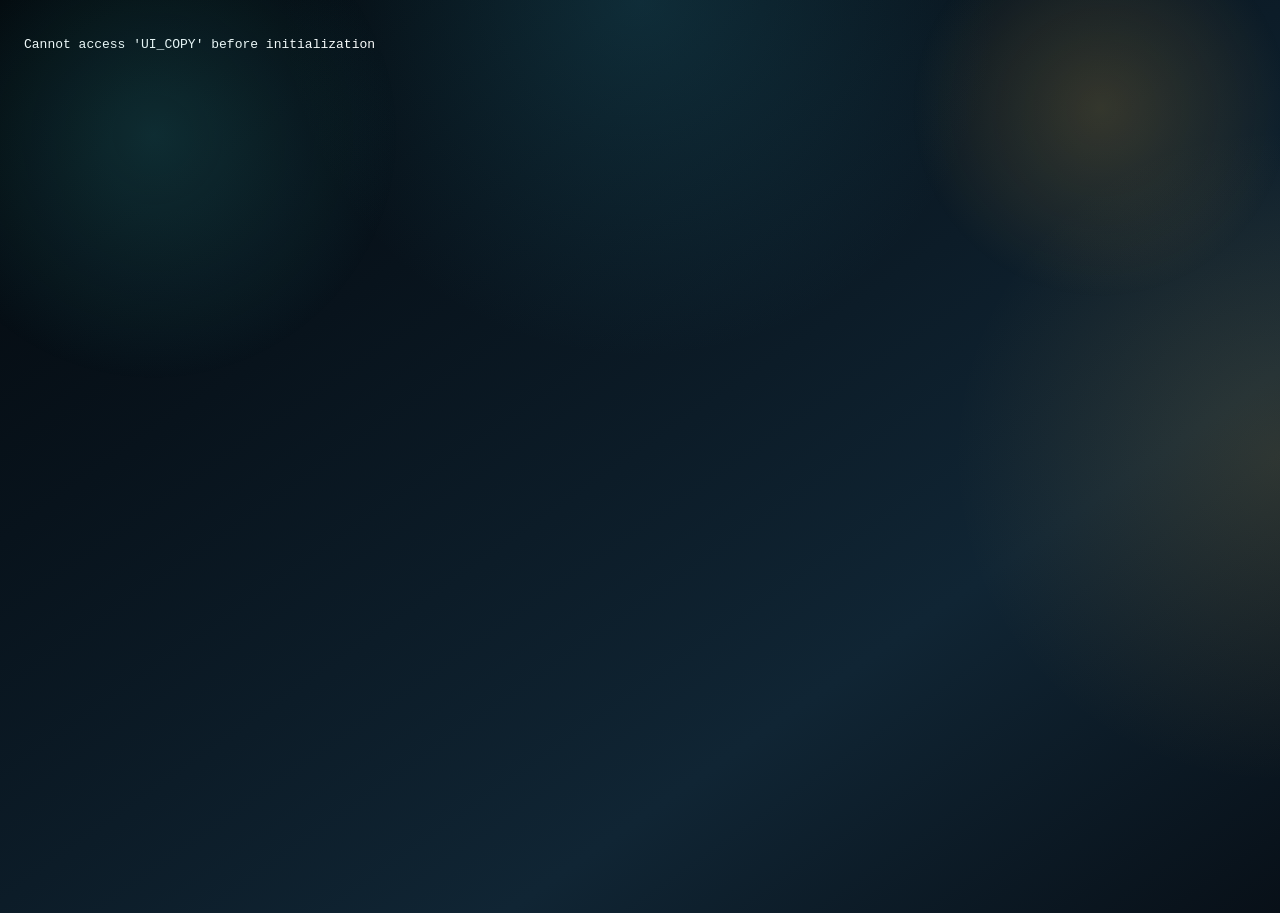
==== english.html @ 2e8c09d3 "Add homepage and Telugu reader" ====
<!doctype html>
<html lang="en">
  <head>
    <meta charset="UTF-8" />
    <meta name="viewport" content="width=device-width, initial-scale=1.0" />
    <title>Bhagavad Gita Reader</title>
    <link rel="stylesheet" href="styles.css" />
  </head>
  <body class="reader-body" data-language="en">
    <div class="page-shell">
      <aside class="sidebar" id="sidebar"></aside>

      <main class="main-panel">
        <section class="top-strip">
          <a class="secondary-link" href="index.html">Home</a>
          <a class="secondary-link" href="telugu.html">తెలుగు</a>
        </section>

        <section class="hero">
          <div class="hero-copy">
            <p class="eyebrow">Srimad Bhagavad Gita</p>
            <h1 id="chapterTitle">Loading...</h1>
            <p class="chapter-summary" id="chapterSummary"></p>
            <div class="chapter-meta" id="chapterMeta"></div>
          </div>
          <div class="hero-art">
            <img id="chapterImage" alt="Bhagavad Gita chapter artwork" />
          </div>
        </section>

        <section class="control-bar">
          <div class="verse-rail" id="verseNav"></div>
          <div class="chapter-rail" id="chapterNav"></div>
        </section>

        <section class="player-card">
          <div class="section-head">
            <div>
              <p class="eyebrow" id="audioEyebrow">Chapter Recitation</p>
              <h2 id="audioTitle">Audio</h2>
            </div>
            <button class="secondary-link button-link" id="ambienceToggle" type="button">
              Ambience Off
            </button>
          </div>
          <audio class="native-audio" id="chapterAudio" controls preload="metadata"></audio>
          <audio id="ambienceAudio" preload="metadata" loop src="assets/bg-full.mp3"></audio>
        </section>

        <article class="shloka-card">
          <div class="verse-header">
            <p class="eyebrow" id="verseLocation">Verse</p>
            <div class="jump-actions">
              <button id="prevVerse" type="button">Prev</button>
              <button id="nextVerse" type="button">Next</button>
            </div>
          </div>

          <div class="shloka-text" id="verseText"></div>
          <div class="transliteration" id="transliteration"></div>
          <div class="meaning-block">
            <h3 id="meaningHeading">Meaning</h3>
            <p id="verseMeaning"></p>
          </div>
          <details class="word-meanings">
            <summary id="wordMeaningLabel">Word-by-word meaning</summary>
            <p id="wordMeanings"></p>
          </details>
        </article>

        <section class="jump-grid-wrap">
          <div class="section-head">
            <div>
              <p class="eyebrow" id="jumpEyebrow">Jump To Any Shloka</p>
              <h2 id="jumpHeading">Verse Navigator</h2>
            </div>
            <p id="jumpLabel"></p>
          </div>
          <div class="jump-grid" id="jumpGrid"></div>
        </section>
      </main>
    </div>

    <script src="app.js"></script>
  </body>
</html>
---- styles.css ----
:root {
  --bg: #09131b;
  --surface: rgba(10, 19, 27, 0.78);
  --surface-soft: rgba(255, 248, 231, 0.07);
  --text: #f7efdc;
  --muted: #ddcba8;
  --accent: #efb347;
  --accent-deep: #d57e1f;
  --peacock: #1aa1a3;
  --border: rgba(255, 226, 177, 0.2);
  --shadow: 0 24px 64px rgba(0, 0, 0, 0.35);
}

* {
  box-sizing: border-box;
}

body {
  margin: 0;
  min-height: 100vh;
  color: var(--text);
  font-family: "Georgia", "Palatino Linotype", serif;
  background:
    radial-gradient(circle at top, rgba(40, 133, 155, 0.24), transparent 32%),
    radial-gradient(circle at right, rgba(239, 179, 71, 0.14), transparent 24%),
    linear-gradient(145deg, #03070b, #08131c 30%, #102534 70%, #081018);
}

body::before {
  content: "";
  position: fixed;
  inset: 0;
  pointer-events: none;
  background:
    radial-gradient(circle at 12% 15%, rgba(51, 176, 178, 0.2), transparent 18%),
    radial-gradient(circle at 86% 12%, rgba(239, 179, 71, 0.18), transparent 14%);
}

a,
button {
  font: inherit;
}

.landing-shell,
.main-panel {
  position: relative;
  z-index: 1;
}

.landing-shell {
  max-width: 1220px;
  margin: 0 auto;
  padding: 1.2rem;
}

.landing-hero,
.landing-card,
.hero,
.control-bar,
.player-card,
.shloka-card,
.jump-grid-wrap,
.sidebar {
  border: 1px solid var(--border);
  background: var(--surface);
  backdrop-filter: blur(16px);
  box-shadow: var(--shadow);
}

.landing-hero,
.hero {
  display: grid;
  grid-template-columns: minmax(0, 1.1fr) minmax(280px, 0.9fr);
  gap: 1.2rem;
  border-radius: 32px;
  overflow: hidden;
  padding: 1.3rem;
}

.landing-copy,
.hero-copy {
  align-self: center;
}

.landing-hero h1,
.hero h1 {
  margin: 0;
  line-height: 1.08;
  font-size: clamp(2.1rem, 4vw, 4rem);
}

.eyebrow {
  margin: 0 0 0.45rem;
  text-transform: uppercase;
  letter-spacing: 0.16em;
  font-size: 0.72rem;
  color: var(--accent);
}

.lead,
.chapter-summary,
.landing-card p,
.sidebar-subtitle,
.meaning-block p,
.word-meanings p {
  color: var(--muted);
  line-height: 1.7;
}

.landing-actions,
.top-strip,
.chapter-meta,
.preview-pills,
.verse-rail,
.chapter-rail,
.jump-actions {
  display: flex;
  flex-wrap: wrap;
  gap: 0.7rem;
}

.landing-actions,
.chapter-meta {
  margin-top: 1rem;
}

.primary-link,
.secondary-link,
.chapter-chip,
.rail-link,
.jump-link,
.chapter-button,
.jump-actions button {
  border-radius: 999px;
  text-decoration: none;
}

.primary-link,
.secondary-link,
.jump-actions button,
.chapter-button {
  padding: 0.72rem 1rem;
}

.primary-link {
  color: #15110a;
  background: linear-gradient(180deg, #f5c35f, #df8c2f);
}

.secondary-link,
.jump-actions button,
.chapter-button,
.rail-link,
.jump-link,
.chapter-chip {
  color: var(--text);
  border: 1px solid rgba(239, 179, 71, 0.24);
  background: rgba(255, 255, 255, 0.04);
}

.button-link {
  cursor: pointer;
}

.landing-art,
.hero-art {
  min-height: 320px;
  position: relative;
}

.landing-art img,
.hero-art img {
  width: 100%;
  height: 100%;
  object-fit: cover;
  border-radius: 26px;
}

.landing-card,
.control-bar,
.player-card,
.shloka-card,
.jump-grid-wrap {
  margin-top: 1rem;
  border-radius: 28px;
  padding: 1rem 1.15rem;
}

.summary-grid {
  display: grid;
  grid-template-columns: repeat(2, minmax(0, 1fr));
  gap: 1rem;
  margin-top: 1rem;
}

.preview-pills span,
.chapter-meta span {
  padding: 0.55rem 0.85rem;
  border-radius: 999px;
  border: 1px solid rgba(239, 179, 71, 0.24);
  background: rgba(255, 255, 255, 0.04);
}

.native-audio {
  width: 100%;
  margin-top: 0.9rem;
}

.page-shell {
  display: grid;
  grid-template-columns: 310px minmax(0, 1fr);
  min-height: 100vh;
}

.sidebar {
  position: sticky;
  top: 0;
  height: 100vh;
  overflow: auto;
  padding: 1.3rem 1rem 2rem;
  background: linear-gradient(180deg, rgba(6, 11, 17, 0.96), rgba(9, 20, 29, 0.88));
}

.sidebar::before {
  content: "";
  display: block;
  height: 136px;
  margin-bottom: 1rem;
  border-radius: 24px;
  background:
    radial-gradient(circle at 50% 50%, rgba(239, 179, 71, 0.28), transparent 48%),
    radial-gradient(circle at 50% 50%, rgba(26, 161, 163, 0.34) 0 18%, transparent 18%),
    radial-gradient(circle at 50% 50%, rgba(18, 77, 111, 0.64) 18% 30%, transparent 30%),
    radial-gradient(circle at 50% 50%, rgba(239, 179, 71, 0.82) 30% 34%, transparent 34%);
}

.sidebar-title {
  margin: 0;
  font-size: 1.7rem;
}

.chapter-list {
  display: grid;
  gap: 0.75rem;
  margin-top: 1.2rem;
}

.chapter-button {
  width: 100%;
  text-align: left;
  cursor: pointer;
}

.chapter-button strong,
.chapter-button span {
  display: block;
}

.chapter-button span {
  margin-top: 0.2rem;
  color: var(--muted);
}

.chapter-button.active,
.chapter-button:hover,
.rail-link.active,
.jump-link.active {
  background: linear-gradient(135deg, rgba(26, 161, 163, 0.22), rgba(239, 179, 71, 0.18));
  border-color: rgba(239, 179, 71, 0.58);
}

.main-panel {
  padding: 1.2rem;
}

.top-strip {
  margin-bottom: 1rem;
}

.section-head,
.verse-header {
  display: flex;
  justify-content: space-between;
  gap: 1rem;
  align-items: center;
}

.verse-header {
  margin-bottom: 1rem;
}

.chapter-summary {
  margin-top: 0.8rem;
}

.chapter-rail {
  margin-top: 0.8rem;
}

.shloka-text {
  font-size: clamp(1.38rem, 2vw, 2rem);
  line-height: 1.9;
  padding: 1.1rem 1.2rem;
  border-radius: 22px;
  background: linear-gradient(180deg, rgba(255, 255, 255, 0.06), rgba(255, 255, 255, 0.03));
}

.transliteration {
  margin-top: 1rem;
  font-size: 1.03rem;
  color: #f4daaa;
  line-height: 1.7;
}

.meaning-block h3 {
  margin-bottom: 0.4rem;
}

.word-meanings {
  margin-top: 1rem;
  padding-top: 1rem;
  border-top: 1px solid var(--border);
}

.word-meanings summary {
  cursor: pointer;
  color: var(--accent);
}

.jump-grid {
  display: grid;
  grid-template-columns: repeat(auto-fill, minmax(54px, 1fr));
  gap: 0.55rem;
  margin-top: 1rem;
}

.jump-link {
  display: inline-flex;
  align-items: center;
  justify-content: center;
  min-height: 46px;
}

@media (max-width: 1080px) {
  .page-shell {
    grid-template-columns: 1fr;
  }

  .sidebar {
    position: relative;
    height: auto;
  }
}

@media (max-width: 820px) {
  .landing-hero,
  .hero,
  .summary-grid {
    grid-template-columns: 1fr;
  }

  .main-panel,
  .landing-shell {
    padding: 0.9rem;
  }

  .section-head,
  .verse-header {
    flex-direction: column;
    align-items: flex-start;
  }

  .landing-art,
  .hero-art {
    min-height: 250px;
  }
}
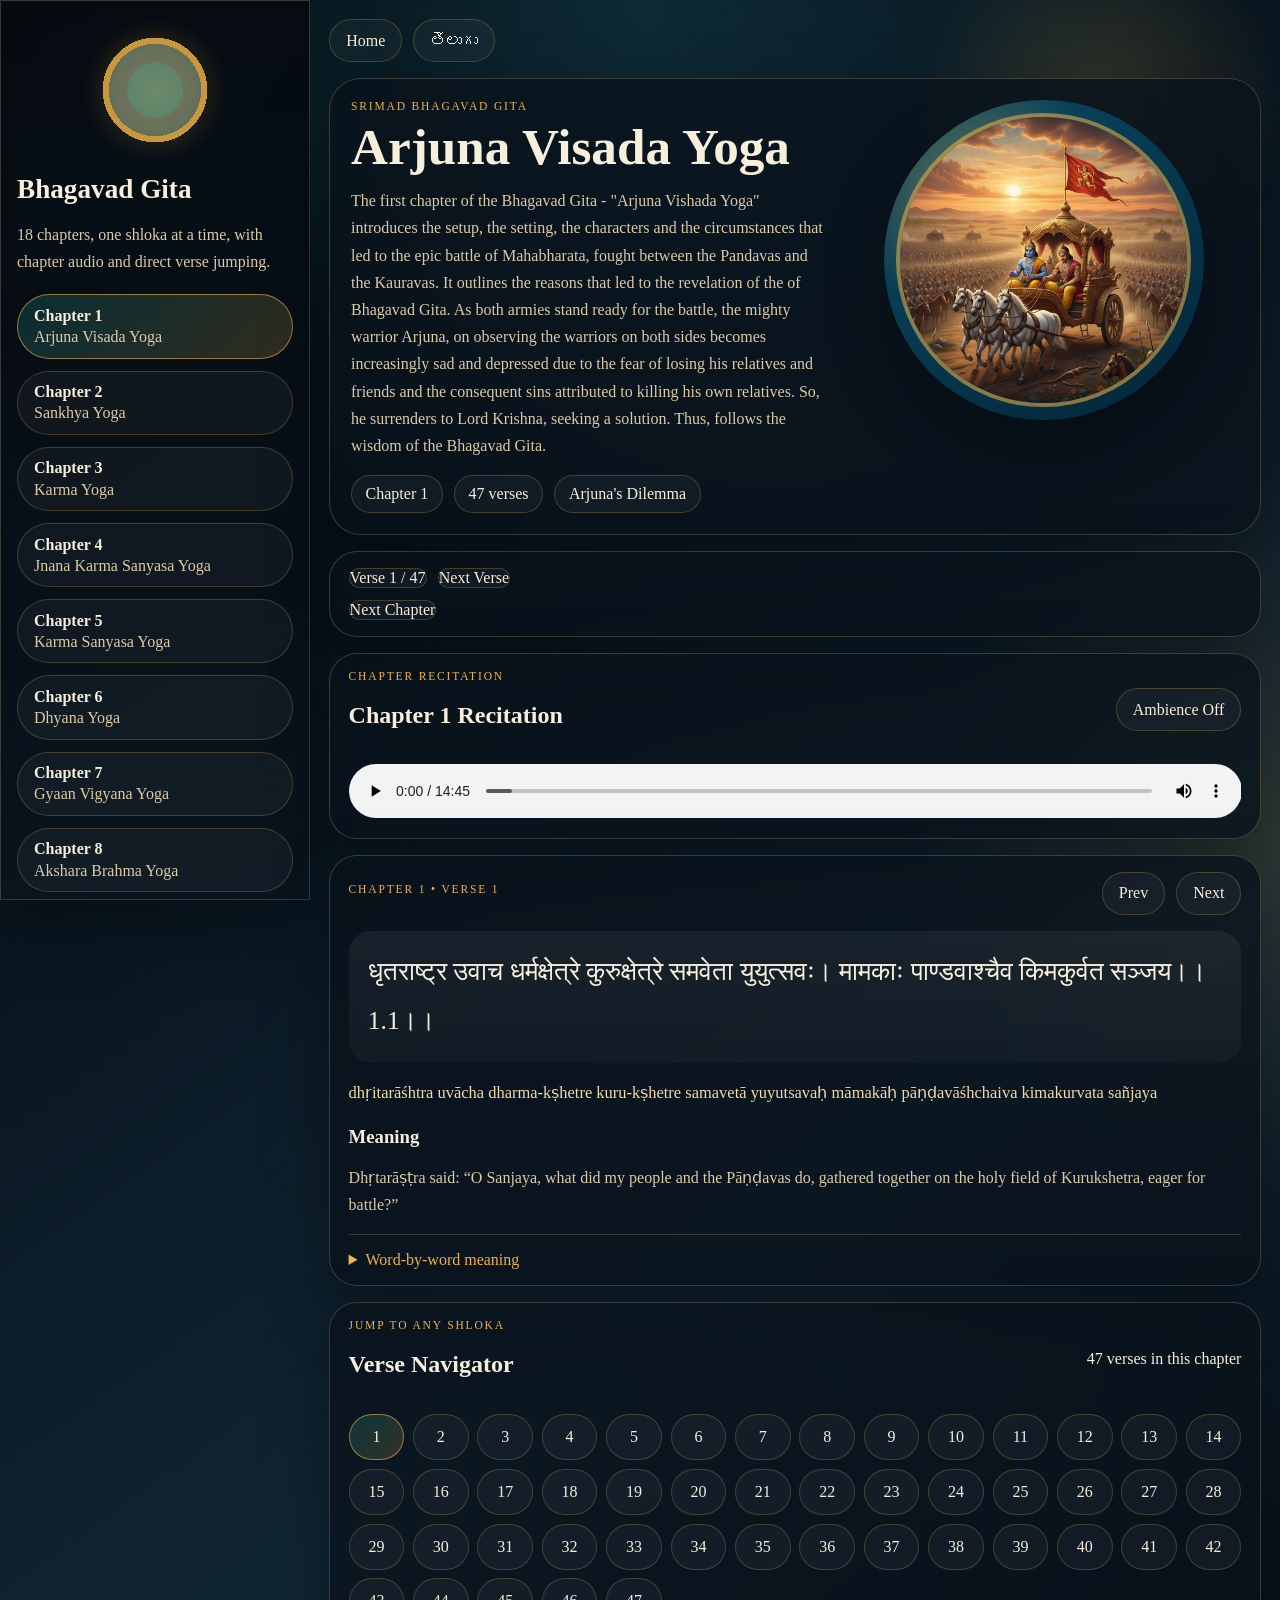
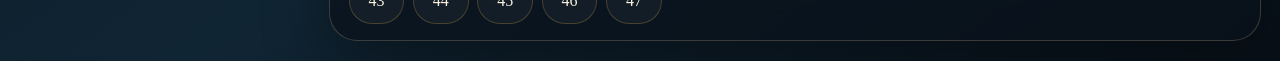
==== commit 1726eea7: "Update reader header artwork" ====
--- a/english.html
+++ b/english.html
@@ -23,8 +23,12 @@
             <p class="chapter-summary" id="chapterSummary"></p>
             <div class="chapter-meta" id="chapterMeta"></div>
           </div>
-          <div class="hero-art">
-            <img id="chapterImage" alt="Bhagavad Gita chapter artwork" />
+          <div class="hero-art hero-art-circle">
+            <img
+              id="chapterImage"
+              src="assets/images/bg01.jpg"
+              alt="Lord Krishna and Arjuna on the chariot"
+            />
           </div>
         </section>
 
--- a/styles.css
+++ b/styles.css
@@ -176,6 +176,26 @@
   border-radius: 26px;
 }
 
+.hero-art-circle {
+  min-height: 0;
+  width: min(320px, 74vw);
+  aspect-ratio: 1;
+  margin-inline: auto;
+  padding: 0.8rem;
+  border-radius: 999px;
+  background:
+    radial-gradient(circle at 30% 30%, rgba(239, 179, 71, 0.42), transparent 40%),
+    linear-gradient(145deg, rgba(9, 78, 103, 0.96), rgba(4, 38, 59, 0.96));
+  box-shadow: 0 28px 60px rgba(0, 0, 0, 0.28);
+}
+
+.hero-art-circle img {
+  border-radius: 999px;
+  object-position: center top;
+  border: 4px solid rgba(239, 179, 71, 0.56);
+  box-shadow: inset 0 0 0 1px rgba(255, 255, 255, 0.12);
+}
+
 .landing-card,
 .control-bar,
 .player-card,
@@ -374,4 +394,8 @@
   .hero-art {
     min-height: 250px;
   }
-}
+
+  .hero-art-circle {
+    width: min(280px, 72vw);
+  }
+}
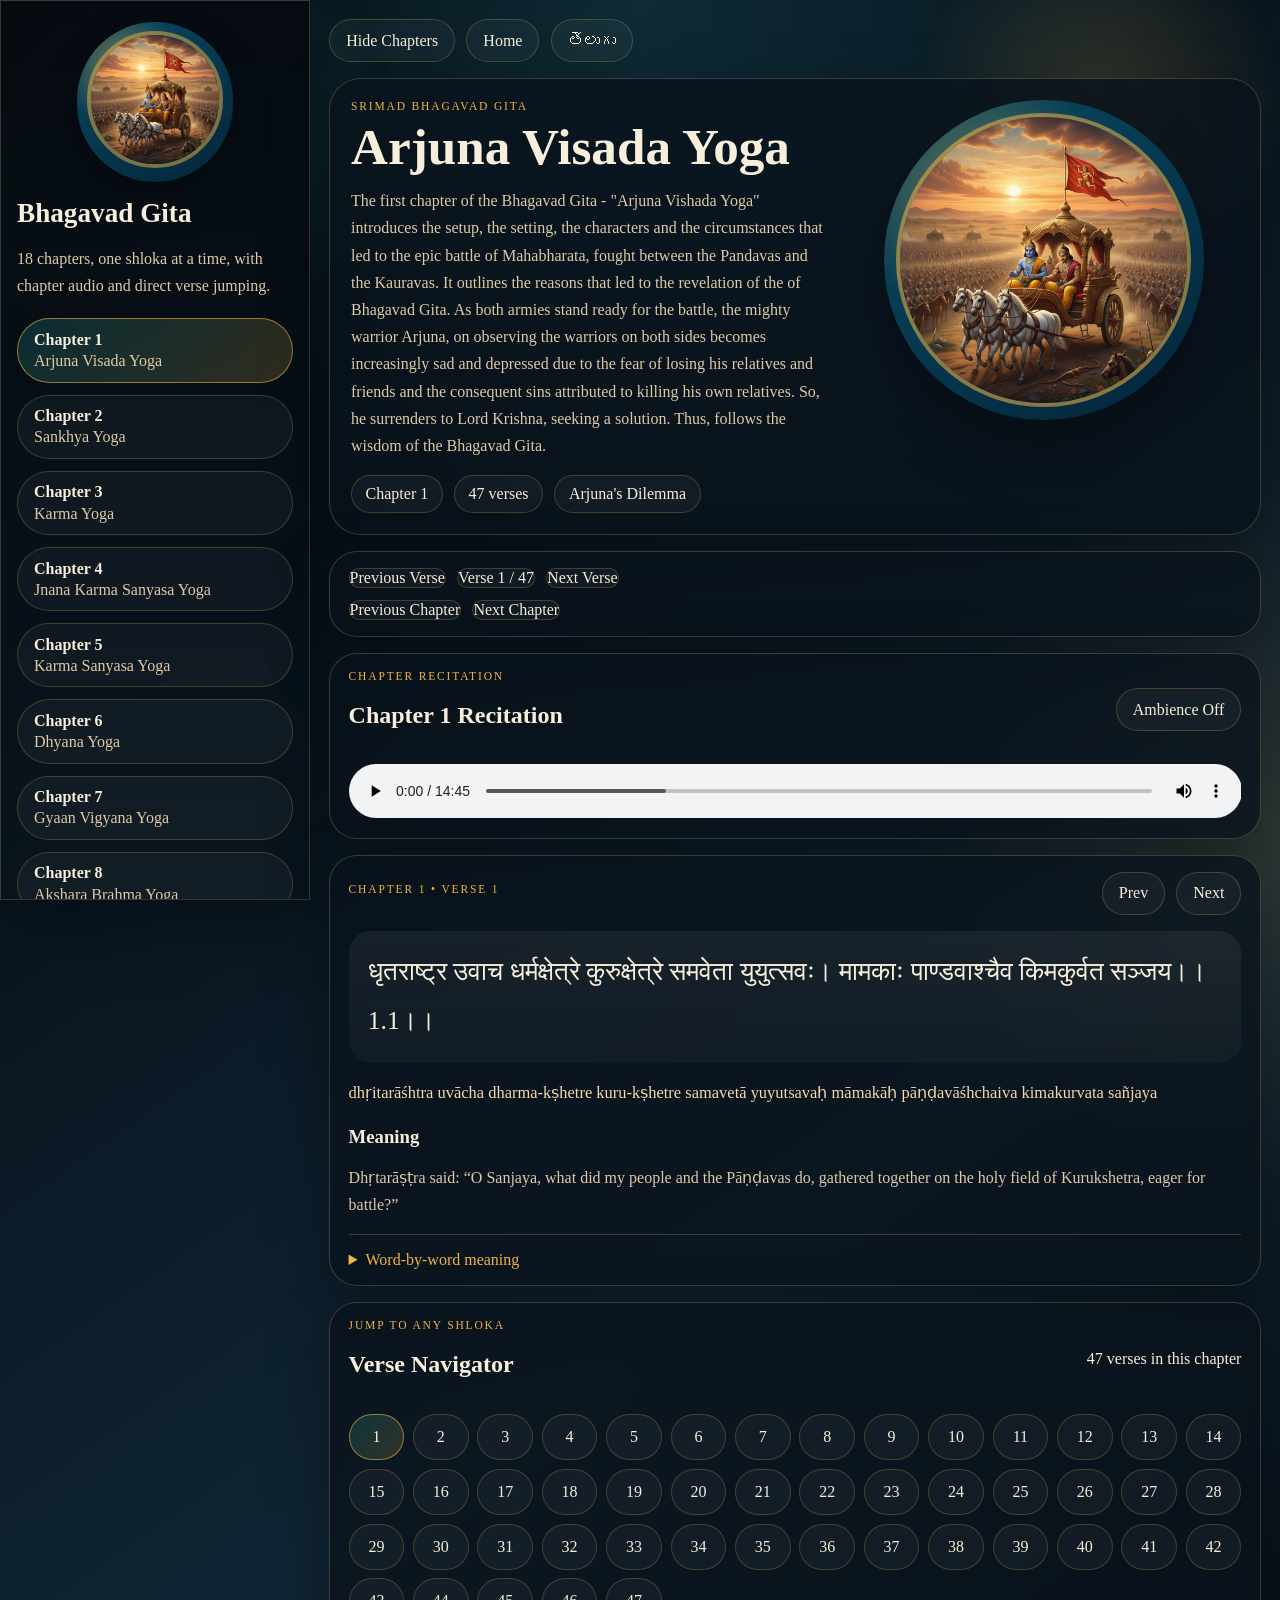
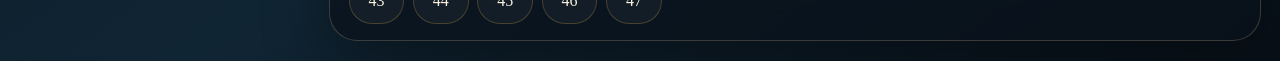
==== commit c780c888: "Improve reader navigation UX" ====
--- a/english.html
+++ b/english.html
@@ -12,6 +12,9 @@
 
       <main class="main-panel">
         <section class="top-strip">
+          <button class="secondary-link button-link" id="sidebarToggle" type="button">
+            Chapters
+          </button>
           <a class="secondary-link" href="index.html">Home</a>
           <a class="secondary-link" href="telugu.html">తెలుగు</a>
         </section>
@@ -83,6 +86,13 @@
           <div class="jump-grid" id="jumpGrid"></div>
         </section>
       </main>
+
+      <button class="edge-pager edge-pager-left" id="edgePrev" type="button" aria-label="Previous shloka">
+        <span>‹</span>
+      </button>
+      <button class="edge-pager edge-pager-right" id="edgeNext" type="button" aria-label="Next shloka">
+        <span>›</span>
+      </button>
     </div>
 
     <script src="app.js"></script>
--- a/styles.css
+++ b/styles.css
@@ -230,6 +230,11 @@
   display: grid;
   grid-template-columns: 310px minmax(0, 1fr);
   min-height: 100vh;
+  position: relative;
+}
+
+.page-shell.sidebar-collapsed {
+  grid-template-columns: 0 minmax(0, 1fr);
 }
 
 .sidebar {
@@ -239,19 +244,41 @@
   overflow: auto;
   padding: 1.3rem 1rem 2rem;
   background: linear-gradient(180deg, rgba(6, 11, 17, 0.96), rgba(9, 20, 29, 0.88));
-}
-
-.sidebar::before {
-  content: "";
-  display: block;
-  height: 136px;
+  transition: opacity 180ms ease, transform 180ms ease, padding 180ms ease;
+}
+
+.page-shell.sidebar-collapsed .sidebar {
+  opacity: 0;
+  pointer-events: none;
+  overflow: hidden;
+  padding-inline: 0;
+  transform: translateX(-16px);
+}
+
+.sidebar-portrait {
+  display: flex;
+  justify-content: center;
   margin-bottom: 1rem;
-  border-radius: 24px;
+}
+
+.sidebar-portrait-ring {
+  width: 156px;
+  aspect-ratio: 1;
+  padding: 0.6rem;
+  border-radius: 999px;
   background:
-    radial-gradient(circle at 50% 50%, rgba(239, 179, 71, 0.28), transparent 48%),
-    radial-gradient(circle at 50% 50%, rgba(26, 161, 163, 0.34) 0 18%, transparent 18%),
-    radial-gradient(circle at 50% 50%, rgba(18, 77, 111, 0.64) 18% 30%, transparent 30%),
-    radial-gradient(circle at 50% 50%, rgba(239, 179, 71, 0.82) 30% 34%, transparent 34%);
+    radial-gradient(circle at 30% 30%, rgba(239, 179, 71, 0.5), transparent 38%),
+    linear-gradient(145deg, rgba(9, 78, 103, 0.96), rgba(4, 38, 59, 0.96));
+  box-shadow: 0 18px 40px rgba(0, 0, 0, 0.25);
+}
+
+.sidebar-portrait-ring img {
+  width: 100%;
+  height: 100%;
+  object-fit: cover;
+  object-position: center top;
+  border-radius: 999px;
+  border: 4px solid rgba(239, 179, 71, 0.5);
 }
 
 .sidebar-title {
@@ -297,6 +324,10 @@
   margin-bottom: 1rem;
 }
 
+.edge-pager {
+  display: none;
+}
+
 .section-head,
 .verse-header {
   display: flex;
@@ -370,6 +401,15 @@
     position: relative;
     height: auto;
   }
+
+  .page-shell.sidebar-collapsed .sidebar {
+    max-height: 0;
+    margin: 0;
+    padding-top: 0;
+    padding-bottom: 0;
+    border-width: 0;
+    transform: translateY(-12px);
+  }
 }
 
 @media (max-width: 820px) {
@@ -398,4 +438,43 @@
   .hero-art-circle {
     width: min(280px, 72vw);
   }
-}
+
+  .edge-pager {
+    position: fixed;
+    top: 0;
+    bottom: 0;
+    z-index: 20;
+    display: flex;
+    align-items: center;
+    width: 56px;
+    padding: 0;
+    border: 0;
+    background: linear-gradient(90deg, rgba(9, 19, 27, 0.26), transparent);
+    color: rgba(247, 239, 220, 0.55);
+  }
+
+  .edge-pager span {
+    display: inline-flex;
+    align-items: center;
+    justify-content: center;
+    width: 28px;
+    height: 72px;
+    border-radius: 999px;
+    background: rgba(7, 14, 20, 0.32);
+    border: 1px solid rgba(239, 179, 71, 0.12);
+    font-size: 1.8rem;
+  }
+
+  .edge-pager-left {
+    left: 0;
+    justify-content: flex-start;
+    padding-left: 8px;
+  }
+
+  .edge-pager-right {
+    right: 0;
+    justify-content: flex-end;
+    padding-right: 8px;
+    background: linear-gradient(270deg, rgba(9, 19, 27, 0.26), transparent);
+  }
+}
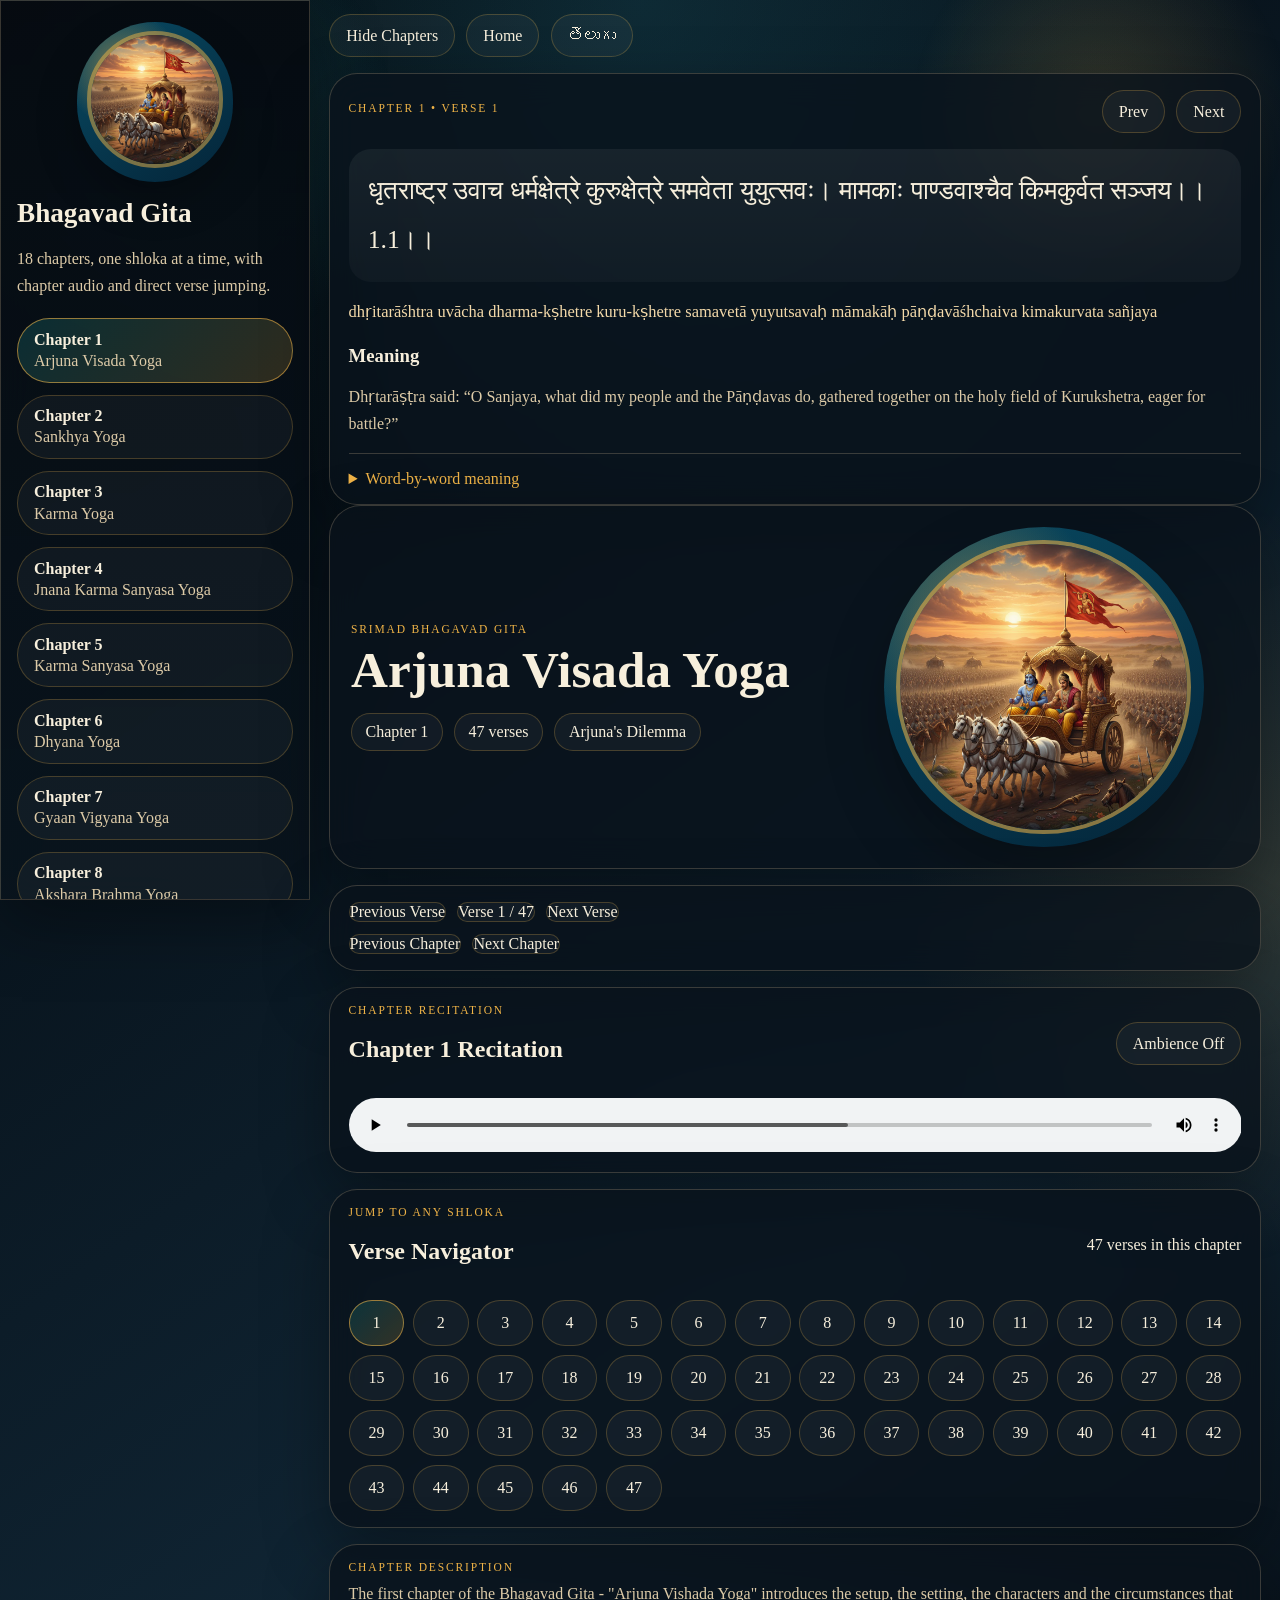
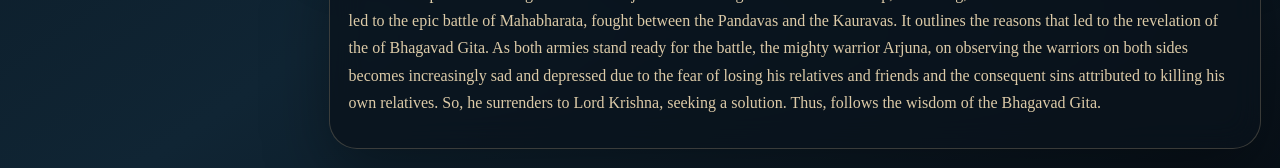
==== commit ee23ab94: "Prioritize shloka layout" ====
--- a/english.html
+++ b/english.html
@@ -19,11 +19,31 @@
           <a class="secondary-link" href="telugu.html">తెలుగు</a>
         </section>
 
+        <article class="shloka-card">
+          <div class="verse-header">
+            <p class="eyebrow" id="verseLocation">Verse</p>
+            <div class="jump-actions">
+              <button id="prevVerse" type="button">Prev</button>
+              <button id="nextVerse" type="button">Next</button>
+            </div>
+          </div>
+
+          <div class="shloka-text" id="verseText"></div>
+          <div class="transliteration" id="transliteration"></div>
+          <div class="meaning-block">
+            <h3 id="meaningHeading">Meaning</h3>
+            <p id="verseMeaning"></p>
+          </div>
+          <details class="word-meanings">
+            <summary id="wordMeaningLabel">Word-by-word meaning</summary>
+            <p id="wordMeanings"></p>
+          </details>
+        </article>
+
         <section class="hero">
           <div class="hero-copy">
             <p class="eyebrow">Srimad Bhagavad Gita</p>
             <h1 id="chapterTitle">Loading...</h1>
-            <p class="chapter-summary" id="chapterSummary"></p>
             <div class="chapter-meta" id="chapterMeta"></div>
           </div>
           <div class="hero-art hero-art-circle">
@@ -54,27 +74,6 @@
           <audio id="ambienceAudio" preload="metadata" loop src="assets/bg-full.mp3"></audio>
         </section>
 
-        <article class="shloka-card">
-          <div class="verse-header">
-            <p class="eyebrow" id="verseLocation">Verse</p>
-            <div class="jump-actions">
-              <button id="prevVerse" type="button">Prev</button>
-              <button id="nextVerse" type="button">Next</button>
-            </div>
-          </div>
-
-          <div class="shloka-text" id="verseText"></div>
-          <div class="transliteration" id="transliteration"></div>
-          <div class="meaning-block">
-            <h3 id="meaningHeading">Meaning</h3>
-            <p id="verseMeaning"></p>
-          </div>
-          <details class="word-meanings">
-            <summary id="wordMeaningLabel">Word-by-word meaning</summary>
-            <p id="wordMeanings"></p>
-          </details>
-        </article>
-
         <section class="jump-grid-wrap">
           <div class="section-head">
             <div>
@@ -84,6 +83,11 @@
             <p id="jumpLabel"></p>
           </div>
           <div class="jump-grid" id="jumpGrid"></div>
+        </section>
+
+        <section class="chapter-summary-card">
+          <p class="eyebrow">Chapter Description</p>
+          <p class="chapter-summary" id="chapterSummary"></p>
         </section>
       </main>
 
--- a/styles.css
+++ b/styles.css
@@ -60,6 +60,7 @@
 .player-card,
 .shloka-card,
 .jump-grid-wrap,
+.chapter-summary-card,
 .sidebar {
   border: 1px solid var(--border);
   background: var(--surface);
@@ -200,7 +201,8 @@
 .control-bar,
 .player-card,
 .shloka-card,
-.jump-grid-wrap {
+.jump-grid-wrap,
+.chapter-summary-card {
   margin-top: 1rem;
   border-radius: 28px;
   padding: 1rem 1.15rem;
@@ -317,11 +319,11 @@
 }
 
 .main-panel {
-  padding: 1.2rem;
+  padding: 0.9rem 1.2rem 1.2rem;
 }
 
 .top-strip {
-  margin-bottom: 1rem;
+  margin-bottom: 0.75rem;
 }
 
 .edge-pager {
@@ -342,6 +344,10 @@
 
 .chapter-summary {
   margin-top: 0.8rem;
+}
+
+.chapter-summary-card .chapter-summary {
+  margin-top: 0.2rem;
 }
 
 .chapter-rail {
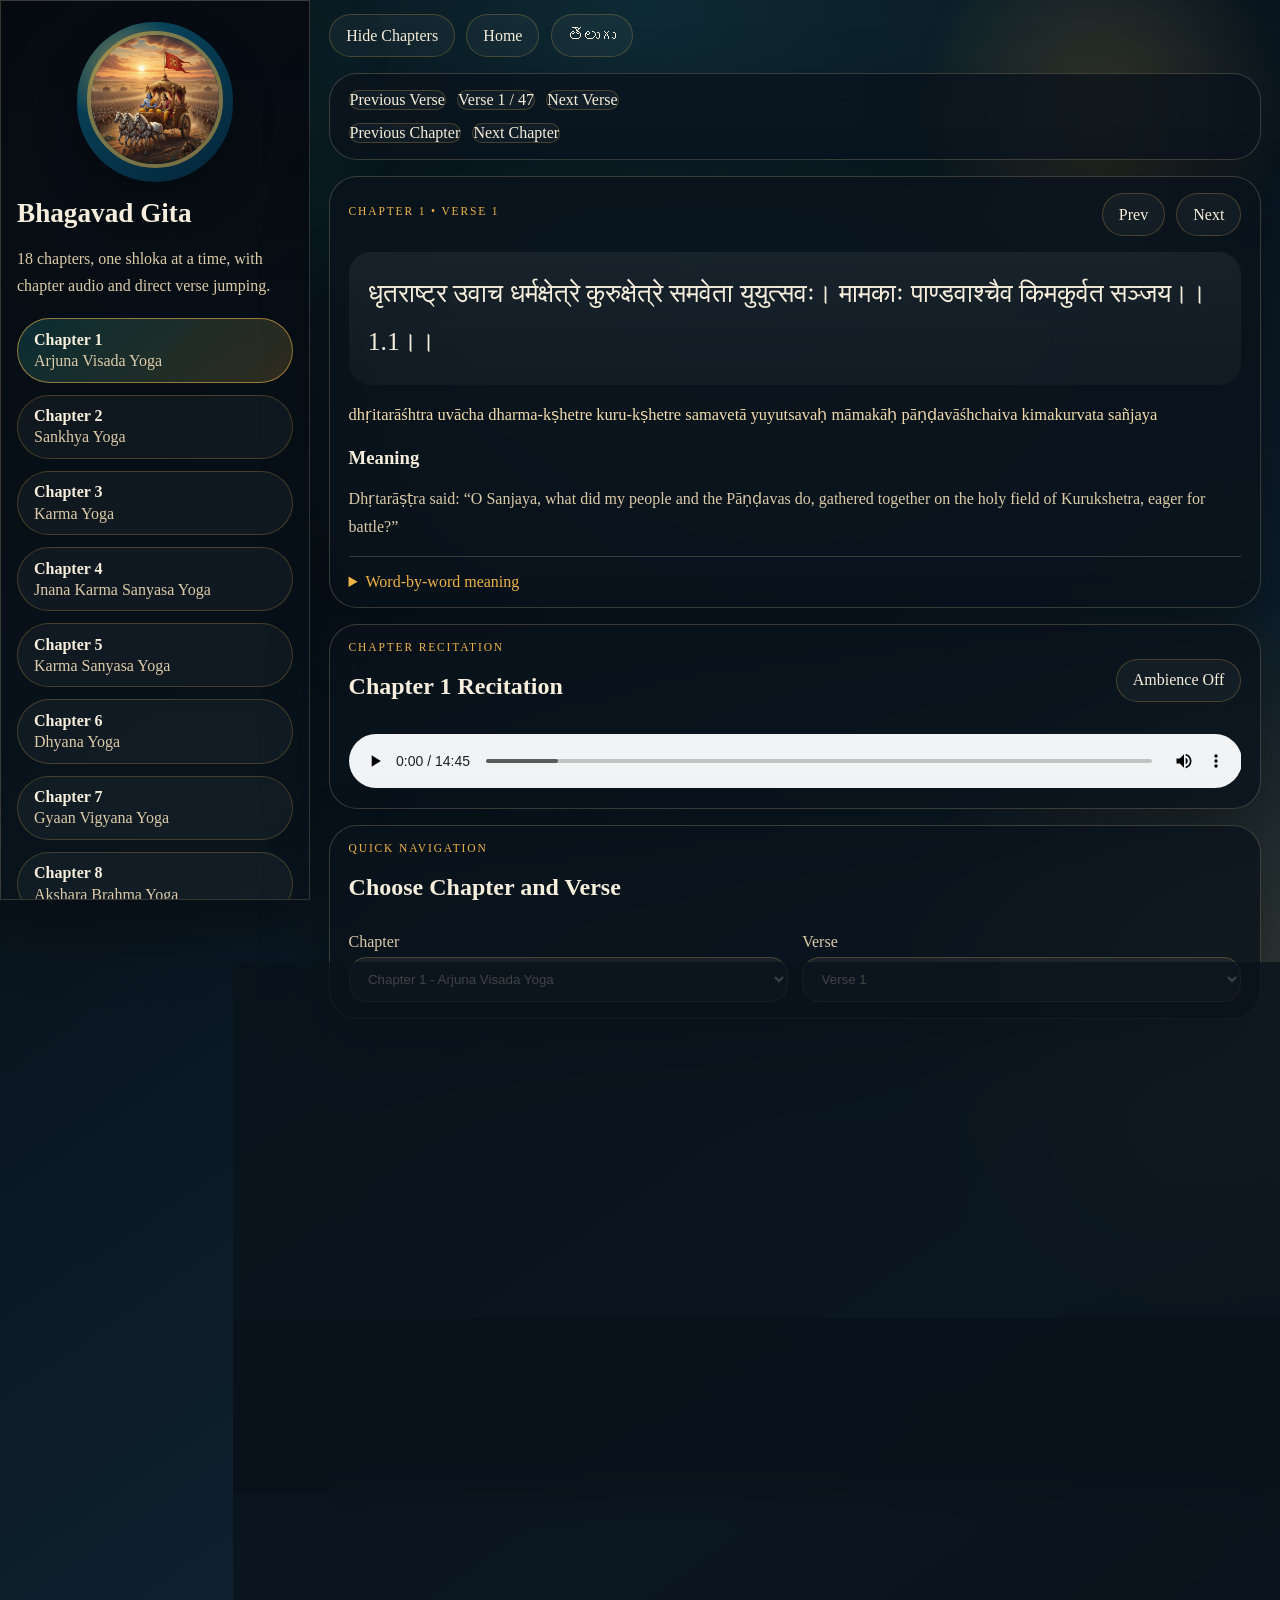
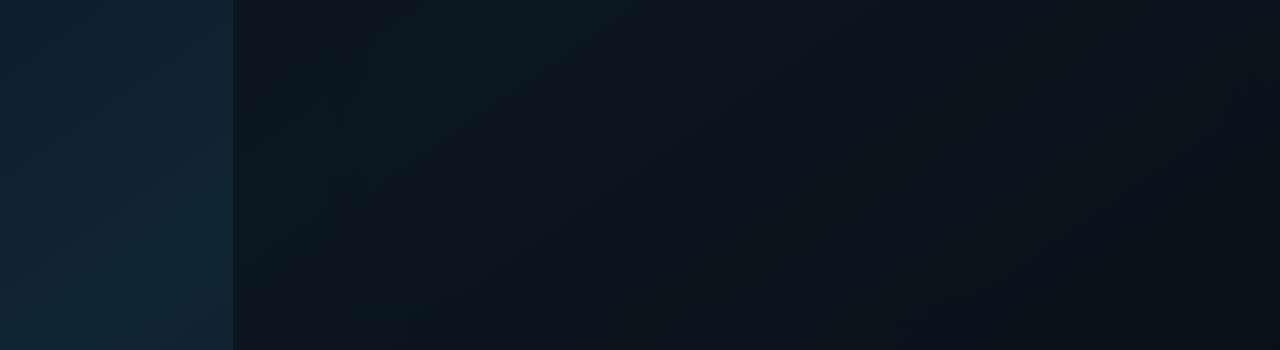
==== commit 1f73bfe8: "Refine reader flow and dropdown navigation" ====
--- a/english.html
+++ b/english.html
@@ -17,6 +17,11 @@
           </button>
           <a class="secondary-link" href="index.html">Home</a>
           <a class="secondary-link" href="telugu.html">తెలుగు</a>
+        </section>
+
+        <section class="control-bar">
+          <div class="verse-rail" id="verseNav"></div>
+          <div class="chapter-rail" id="chapterNav"></div>
         </section>
 
         <article class="shloka-card">
@@ -40,26 +45,6 @@
           </details>
         </article>
 
-        <section class="hero">
-          <div class="hero-copy">
-            <p class="eyebrow">Srimad Bhagavad Gita</p>
-            <h1 id="chapterTitle">Loading...</h1>
-            <div class="chapter-meta" id="chapterMeta"></div>
-          </div>
-          <div class="hero-art hero-art-circle">
-            <img
-              id="chapterImage"
-              src="assets/images/bg01.jpg"
-              alt="Lord Krishna and Arjuna on the chariot"
-            />
-          </div>
-        </section>
-
-        <section class="control-bar">
-          <div class="verse-rail" id="verseNav"></div>
-          <div class="chapter-rail" id="chapterNav"></div>
-        </section>
-
         <section class="player-card">
           <div class="section-head">
             <div>
@@ -74,6 +59,25 @@
           <audio id="ambienceAudio" preload="metadata" loop src="assets/bg-full.mp3"></audio>
         </section>
 
+        <section class="dropdown-nav-card">
+          <div class="section-head">
+            <div>
+              <p class="eyebrow" id="dropdownEyebrow">Quick Navigation</p>
+              <h2 id="dropdownHeading">Choose Chapter and Verse</h2>
+            </div>
+          </div>
+          <div class="dropdown-nav">
+            <label class="dropdown-field">
+              <span id="chapterSelectLabel">Chapter</span>
+              <select id="chapterSelect"></select>
+            </label>
+            <label class="dropdown-field">
+              <span id="verseSelectLabel">Verse</span>
+              <select id="verseSelect"></select>
+            </label>
+          </div>
+        </section>
+
         <section class="jump-grid-wrap">
           <div class="section-head">
             <div>
@@ -86,6 +90,20 @@
         </section>
 
         <section class="chapter-summary-card">
+          <div class="chapter-summary-head">
+            <div>
+              <p class="eyebrow">Srimad Bhagavad Gita</p>
+              <h2 id="chapterTitle">Loading...</h2>
+              <div class="chapter-meta" id="chapterMeta"></div>
+            </div>
+            <div class="hero-art hero-art-circle chapter-summary-art">
+              <img
+                id="chapterImage"
+                src="assets/images/bg01.jpg"
+                alt="Lord Krishna and Arjuna on the chariot"
+              />
+            </div>
+          </div>
           <p class="eyebrow">Chapter Description</p>
           <p class="chapter-summary" id="chapterSummary"></p>
         </section>
--- a/styles.css
+++ b/styles.css
@@ -55,9 +55,9 @@
 
 .landing-hero,
 .landing-card,
-.hero,
 .control-bar,
 .player-card,
+.dropdown-nav-card,
 .shloka-card,
 .jump-grid-wrap,
 .chapter-summary-card,
@@ -69,22 +69,26 @@
 }
 
 .landing-hero,
-.hero {
+.chapter-summary-head {
   display: grid;
   grid-template-columns: minmax(0, 1.1fr) minmax(280px, 0.9fr);
   gap: 1.2rem;
   border-radius: 32px;
+}
+
+.landing-hero {
   overflow: hidden;
   padding: 1.3rem;
 }
 
 .landing-copy,
-.hero-copy {
+.hero-copy,
+.chapter-summary-head > div:first-child {
   align-self: center;
 }
 
 .landing-hero h1,
-.hero h1 {
+.chapter-summary-card h2 {
   margin: 0;
   line-height: 1.08;
   font-size: clamp(2.1rem, 4vw, 4rem);
@@ -200,6 +204,7 @@
 .landing-card,
 .control-bar,
 .player-card,
+.dropdown-nav-card,
 .shloka-card,
 .jump-grid-wrap,
 .chapter-summary-card {
@@ -346,6 +351,15 @@
   margin-top: 0.8rem;
 }
 
+.chapter-summary-head {
+  align-items: center;
+  margin-bottom: 1rem;
+}
+
+.chapter-summary-art {
+  min-height: 0;
+}
+
 .chapter-summary-card .chapter-summary {
   margin-top: 0.2rem;
 }
@@ -382,6 +396,32 @@
 .word-meanings summary {
   cursor: pointer;
   color: var(--accent);
+}
+
+.dropdown-nav {
+  display: grid;
+  grid-template-columns: repeat(2, minmax(0, 1fr));
+  gap: 0.9rem;
+  margin-top: 0.75rem;
+}
+
+.dropdown-field {
+  display: grid;
+  gap: 0.4rem;
+  color: var(--muted);
+}
+
+.dropdown-field select {
+  width: 100%;
+  padding: 0.8rem 0.9rem;
+  border-radius: 18px;
+  border: 1px solid rgba(239, 179, 71, 0.24);
+  background: rgba(255, 255, 255, 0.06);
+  color: var(--text);
+}
+
+.dropdown-field option {
+  color: #15110a;
 }
 
 .jump-grid {
@@ -420,7 +460,8 @@
 
 @media (max-width: 820px) {
   .landing-hero,
-  .hero,
+  .chapter-summary-head,
+  .dropdown-nav,
   .summary-grid {
     grid-template-columns: 1fr;
   }
